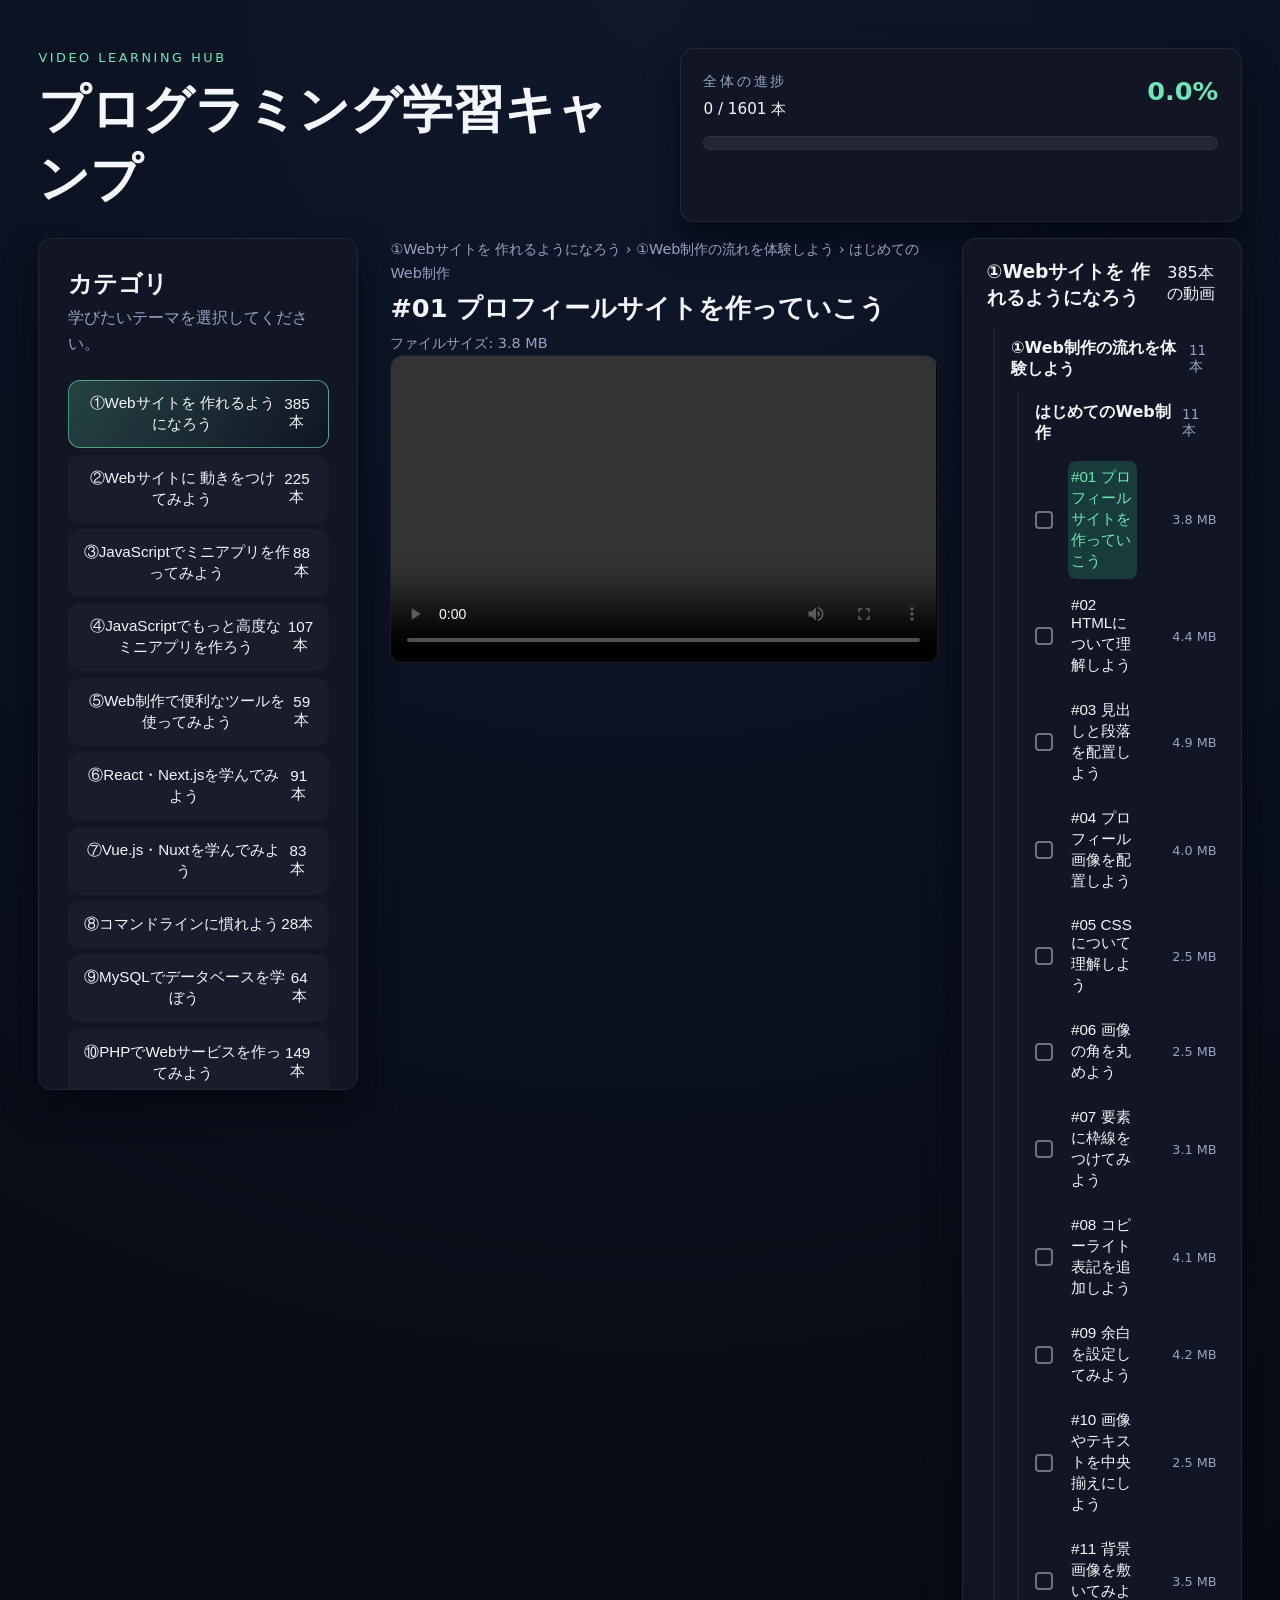
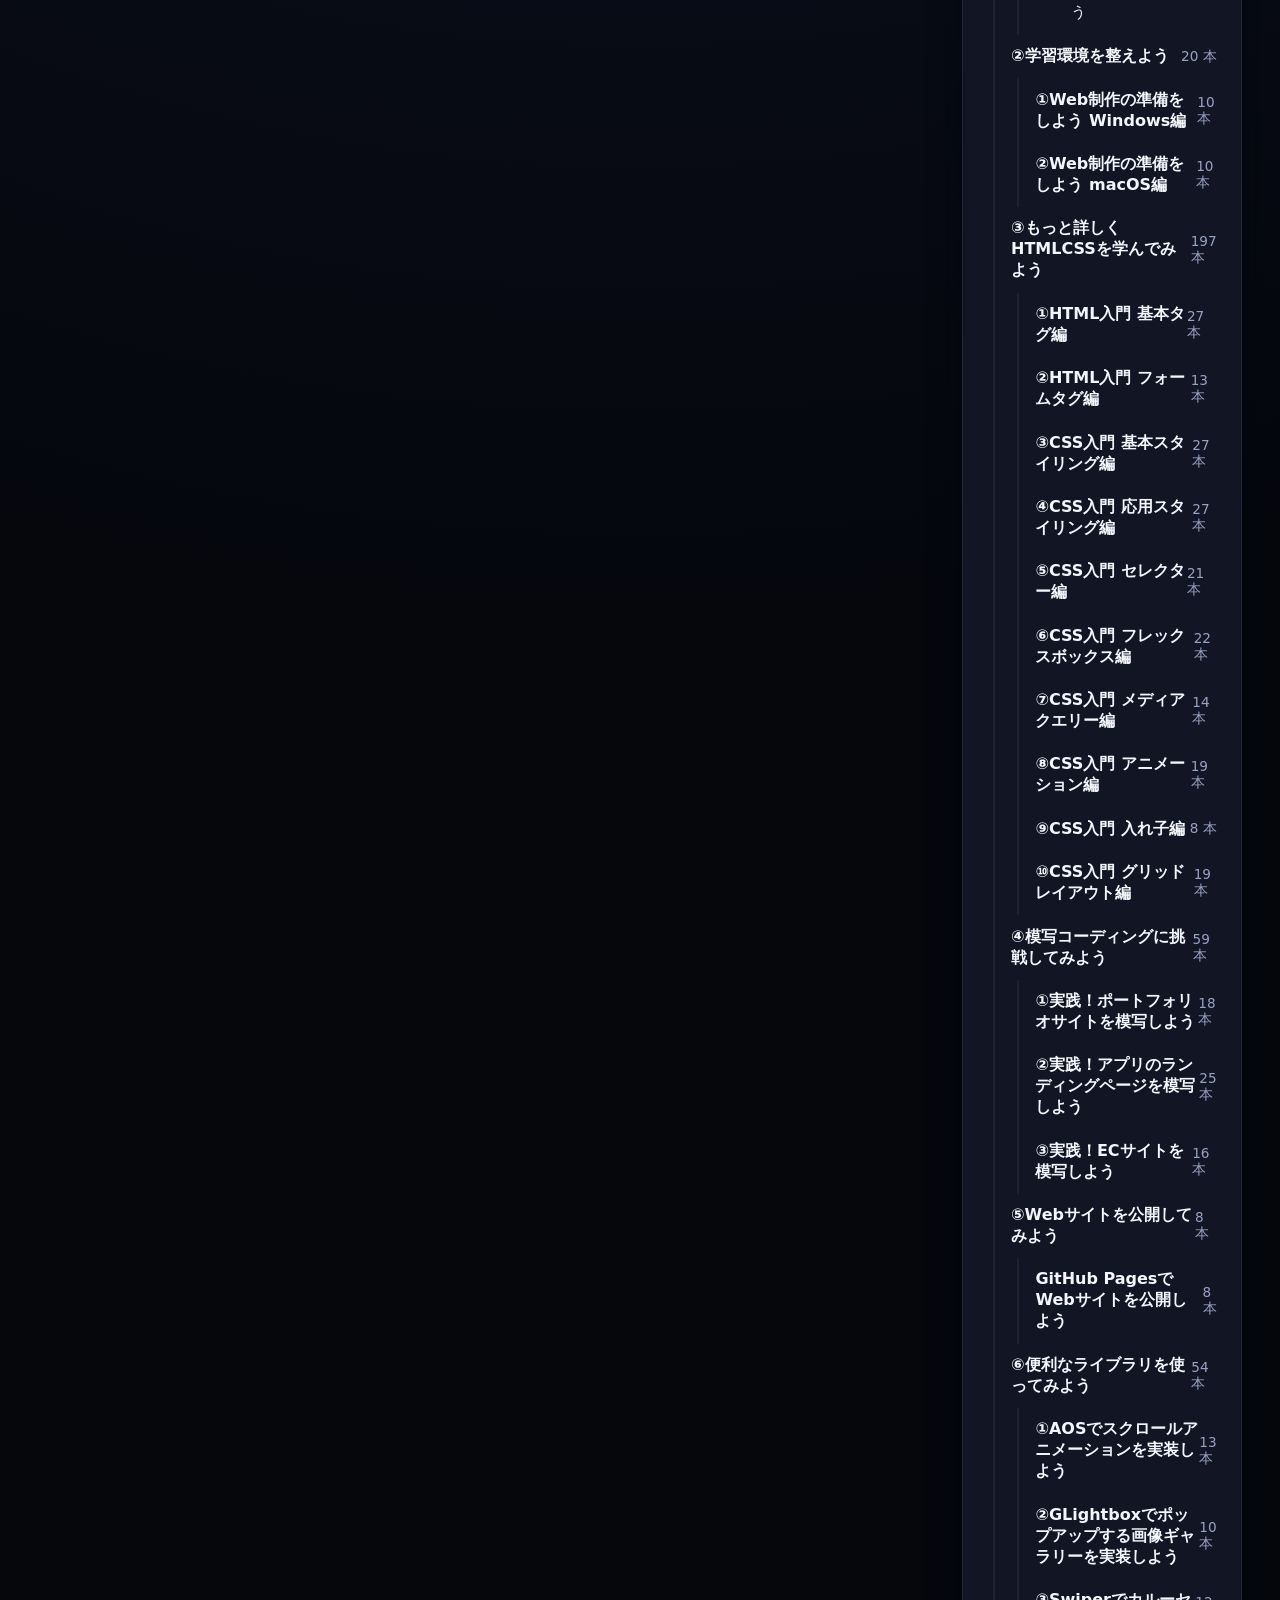
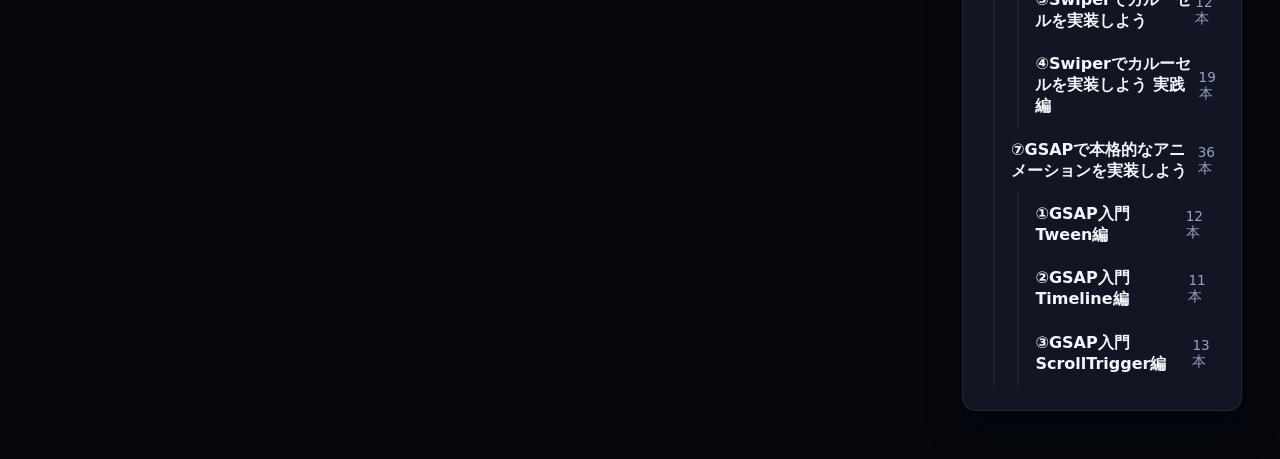
==== index.html @ d0d54ac5 "refactor(site): 静的ファイルをルートに移動" ====
<!doctype html>
<html lang="ja">
  <head>
    <meta charset="utf-8" />
    <meta name="viewport" content="width=device-width, initial-scale=1" />
    <title>プログラミング学習キャンプ</title>
    <link rel="stylesheet" href="styles.css" />
  </head>
  <body>
    <header class="site-header">
      <div class="hero-copy">
        <p class="eyebrow">Video Learning Hub</p>
        <h1>プログラミング学習キャンプ</h1>
      </div>
      <div class="progress-panel">
        <div class="progress-head">
          <div>
            <p class="progress-label">全体の進捗</p>
            <p id="progressCount" class="progress-count">0 / 0 本</p>
          </div>
          <p id="progressText" class="progress-percent">0%</p>
        </div>
        <div class="progress-bar">
          <div id="progressFill" class="progress-bar__fill"></div>
        </div>
      </div>
    </header>

    <main class="layout">
      <aside class="sidebar">
        <div class="sidebar-header">
          <h2>カテゴリ</h2>
          <p>学びたいテーマを選択してください。</p>
        </div>
        <ul id="categoryList" class="category-list"></ul>
        <div class="sidebar-footer">
          <p>
            すべての動画はローカルの
            <code>videos/</code>
            から直接再生されます。読み込みに時間がかかる場合があります。
          </p>
        </div>
      </aside>

      <section class="content">
        <article class="player-card" id="playerCard">
          <div class="player-meta">
            <p id="videoBreadcrumb" class="breadcrumbs"></p>
            <h2 id="videoTitle" class="video-title">動画を選択してください</h2>
            <p id="videoMeta" class="video-meta"></p>
          </div>
          <video
            id="player"
            controls
            preload="metadata"
            poster=""
            class="player"
          ></video>
        </article>

        <section class="tree" id="tree">
          <div class="tree-empty">
            <p>カテゴリを読み込み中です…</p>
          </div>
        </section>
      </section>
    </main>

    <script src="app.js" type="module"></script>
  </body>
</html>
---- styles.css ----
:root {
  color-scheme: dark;
  --bg: #05070d;
  --surface: #111524;
  --surface-alt: #161b2f;
  --border: #272b40;
  --accent: #6ee7b7;
  --accent-strong: #34d399;
  --text: #f4f6fb;
  --muted: #98a2c2;
  --warning: #facc15;
  --radius: 14px;
  --shadow: 0 18px 32px rgba(3, 5, 15, 0.7);
  font-family: "Noto Sans JP", "Segoe UI", system-ui, -apple-system,
    BlinkMacSystemFont, "Hiragino Sans", Meiryo, sans-serif;
}

*,
*::before,
*::after {
  box-sizing: border-box;
}

body {
  margin: 0;
  background: radial-gradient(circle at top, #0f172a, var(--bg) 60%);
  color: var(--text);
  min-height: 100vh;
}

h1,
h2,
h3,
h4,
h5 {
  font-weight: 700;
  margin: 0;
}

p {
  margin: 0;
  line-height: 1.6;
  color: var(--muted);
}

code {
  font-family: "Fira Code", Consolas, "Courier New", monospace;
  background: rgba(255, 255, 255, 0.08);
  padding: 0.1em 0.4em;
  border-radius: 6px;
  font-size: 0.9rem;
}

.site-header {
  display: flex;
  flex-wrap: wrap;
  justify-content: space-between;
  gap: 2.5rem;
  padding: 3rem clamp(1.5rem, 3vw, 4rem) 1rem;
}

.hero-copy {
  flex: 1 1 320px;
}

.eyebrow {
  text-transform: uppercase;
  letter-spacing: 0.2em;
  font-size: 0.8rem;
  color: var(--accent);
}

.site-header h1 {
  font-size: clamp(2.2rem, 4vw, 3.2rem);
  margin: 0.5rem 0;
}

.tagline {
  font-size: 1rem;
  max-width: 52ch;
}

.progress-panel {
  flex: 1 1 280px;
  background: var(--surface);
  border-radius: var(--radius);
  padding: 1.4rem;
  border: 1px solid rgba(255, 255, 255, 0.08);
  box-shadow: var(--shadow);
  min-width: 260px;
}

.progress-head {
  display: flex;
  justify-content: space-between;
  align-items: flex-start;
  margin-bottom: 0.9rem;
}

.progress-label {
  font-size: 0.85rem;
  text-transform: uppercase;
  letter-spacing: 0.2em;
  color: var(--muted);
}

.progress-count {
  font-size: 0.95rem;
  color: var(--text);
  margin-top: 0.25rem;
}

.progress-percent {
  font-size: 1.6rem;
  font-weight: 700;
  color: var(--accent);
}

.progress-bar {
  width: 100%;
  height: 14px;
  border-radius: 999px;
  background: rgba(255, 255, 255, 0.08);
  overflow: hidden;
  border: 1px solid rgba(255, 255, 255, 0.05);
}

.progress-bar__fill {
  width: 0%;
  height: 100%;
  border-radius: inherit;
  background: linear-gradient(90deg, var(--accent), var(--accent-strong));
  transition: width 0.4s ease;
  box-shadow: 0 8px 20px rgba(110, 231, 183, 0.25);
}

.layout {
  display: grid;
  grid-template-columns: minmax(260px, 320px) 1fr;
  gap: 2rem;
  padding: 0 clamp(1.5rem, 3vw, 4rem) 3rem;
}

.sidebar {
  background: var(--surface);
  padding: 1.8rem;
  border-radius: var(--radius);
  border: 1px solid rgba(255, 255, 255, 0.08);
  box-shadow: var(--shadow);
  position: sticky;
  top: 1.5rem;
  align-self: start;
  max-height: calc(100vh - 3rem);
  overflow: auto;
}

.sidebar-header h2 {
  margin-bottom: 0.3rem;
}

.category-list {
  list-style: none;
  margin: 1.5rem 0;
  padding: 0;
  display: flex;
  flex-direction: column;
  gap: 0.4rem;
}

.category-item {
  width: 100%;
  border: 1px solid transparent;
  border-radius: 12px;
  background: rgba(255, 255, 255, 0.03);
  color: inherit;
  font-size: 0.95rem;
  padding: 0.75rem 0.9rem;
  display: flex;
  justify-content: space-between;
  align-items: center;
  transition: border-color 0.2s ease, transform 0.15s ease,
    background 0.2s ease;
  cursor: pointer;
}

.category-item:hover {
  border-color: rgba(255, 255, 255, 0.18);
  transform: translateX(4px);
}

.category-item.is-active {
  background: linear-gradient(120deg, rgba(110, 231, 183, 0.22), transparent);
  border-color: rgba(110, 231, 183, 0.6);
  color: var(--text);
}

.sidebar-footer {
  font-size: 0.85rem;
  border-top: 1px solid rgba(255, 255, 255, 0.08);
  padding-top: 1rem;
}

.content {
  display: grid;
  grid-template-columns: minmax(0, 2fr) minmax(280px, 1fr);
  grid-auto-rows: min-content;
  gap: 1.5rem;
  align-items: start;
}

.player-card {
  grid-column: 1;
}

.tree {
  grid-column: 2;
  grid-row: 1 / span 2;
  align-self: stretch;
  background: var(--surface);
  border-radius: var(--radius);
  border: 1px solid rgba(255, 255, 255, 0.08);
  padding: 1.2rem 1.5rem 1.5rem;
  box-shadow: var(--shadow);
}

.player-meta {
  display: flex;
  flex-direction: column;
  gap: 0.4rem;
}

.breadcrumbs {
  font-size: 0.9rem;
  color: var(--muted);
}

.video-title {
  font-size: clamp(1.2rem, 2vw, 1.7rem);
}

.video-meta {
  font-size: 0.9rem;
}

.player {
  width: 100%;
  border-radius: 12px;
  background: #000;
  aspect-ratio: 16 / 9;
  border: 1px solid rgba(255, 255, 255, 0.12);
}

.tree-heading {
  display: flex;
  justify-content: space-between;
  align-items: baseline;
  gap: 1rem;
  margin-bottom: 1rem;
}

.tree-group {
  border-left: 2px solid rgba(255, 255, 255, 0.05);
  margin-left: 0.4rem;
  padding-left: 1rem;
}

.tree-group summary {
  cursor: pointer;
  list-style: none;
  padding: 0.7rem 0;
  font-weight: 600;
  display: flex;
  justify-content: space-between;
  align-items: center;
  color: var(--text);
}

.tree-group summary::-webkit-details-marker {
  display: none;
}

.tree-group summary::after {
  content: attr(data-count) " 本";
  font-weight: 400;
  font-size: 0.85rem;
  color: var(--muted);
}

.video-leaf {
  display: flex;
  justify-content: space-between;
  align-items: center;
  padding: 0.35rem 0;
  gap: 0.5rem;
}

.video-leaf.is-complete .video-button {
  color: var(--muted);
  text-decoration: line-through;
}

.video-check {
  display: flex;
  align-items: center;
  margin-right: 0.4rem;
  cursor: pointer;
}

.video-check input {
  position: absolute;
  opacity: 0;
  pointer-events: none;
}

.video-check__box {
  width: 18px;
  height: 18px;
  border-radius: 4px;
  border: 2px solid rgba(255, 255, 255, 0.4);
  display: inline-flex;
  align-items: center;
  justify-content: center;
  transition: all 0.2s ease;
}

.video-check input:checked + .video-check__box {
  border-color: var(--accent-strong);
  background: var(--accent-strong);
  box-shadow: 0 0 0 3px rgba(52, 211, 153, 0.2);
}

.video-check__box::after {
  content: "✓";
  color: #041b0f;
  font-size: 0.8rem;
  opacity: 0;
  transform: scale(0.5);
  transition: 0.2s ease;
}

.video-check input:checked + .video-check__box::after {
  opacity: 1;
  transform: scale(1);
}

.video-button {
  flex: 1;
  border: none;
  background: transparent;
  color: inherit;
  text-align: left;
  font-size: 0.95rem;
  padding: 0.4rem 0.2rem;
  border-radius: 8px;
  cursor: pointer;
  transition: background 0.2s ease, color 0.2s ease;
}

.video-button:hover {
  background: rgba(255, 255, 255, 0.08);
}

.video-button.is-playing {
  background: rgba(52, 211, 153, 0.2);
  color: var(--accent);
}

.video-duration {
  font-size: 0.8rem;
  color: var(--muted);
  min-width: 4.5rem;
  text-align: right;
}

.tree-empty {
  text-align: center;
  padding: 2rem 0;
  color: var(--muted);
}

button:focus-visible,
input:focus-visible {
  outline: 3px solid rgba(110, 231, 183, 0.6);
  outline-offset: 2px;
}

@media (max-width: 1100px) {
  .layout {
    grid-template-columns: 1fr;
  }

  .sidebar {
    position: static;
    max-height: none;
    order: 2;
  }
}

@media (max-width: 640px) {
  .site-header {
    padding-top: 2rem;
  }

  .content {
    display: flex;
    flex-direction: column;
  }

  .sidebar,
  .player-card,
  .tree {
    padding: 1.1rem;
  }

  .player {
    aspect-ratio: 4 / 3;
  }
}
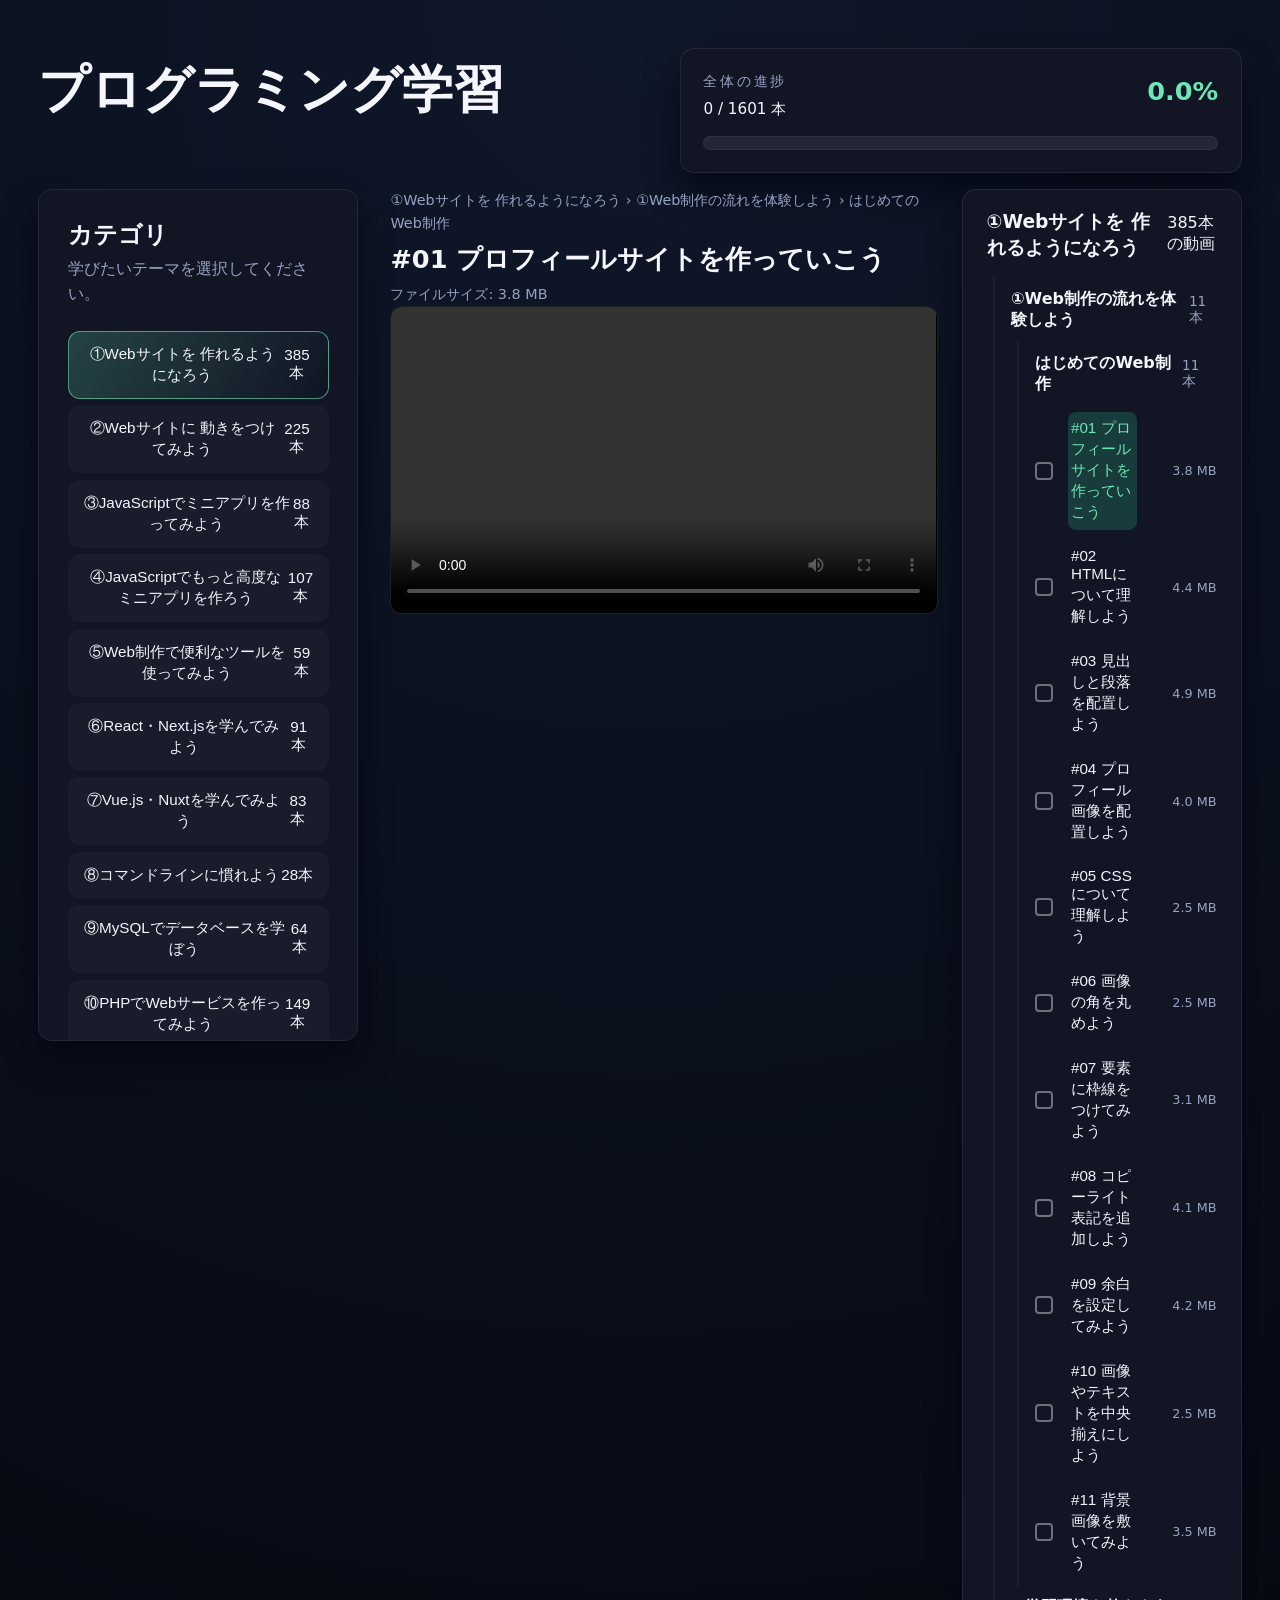
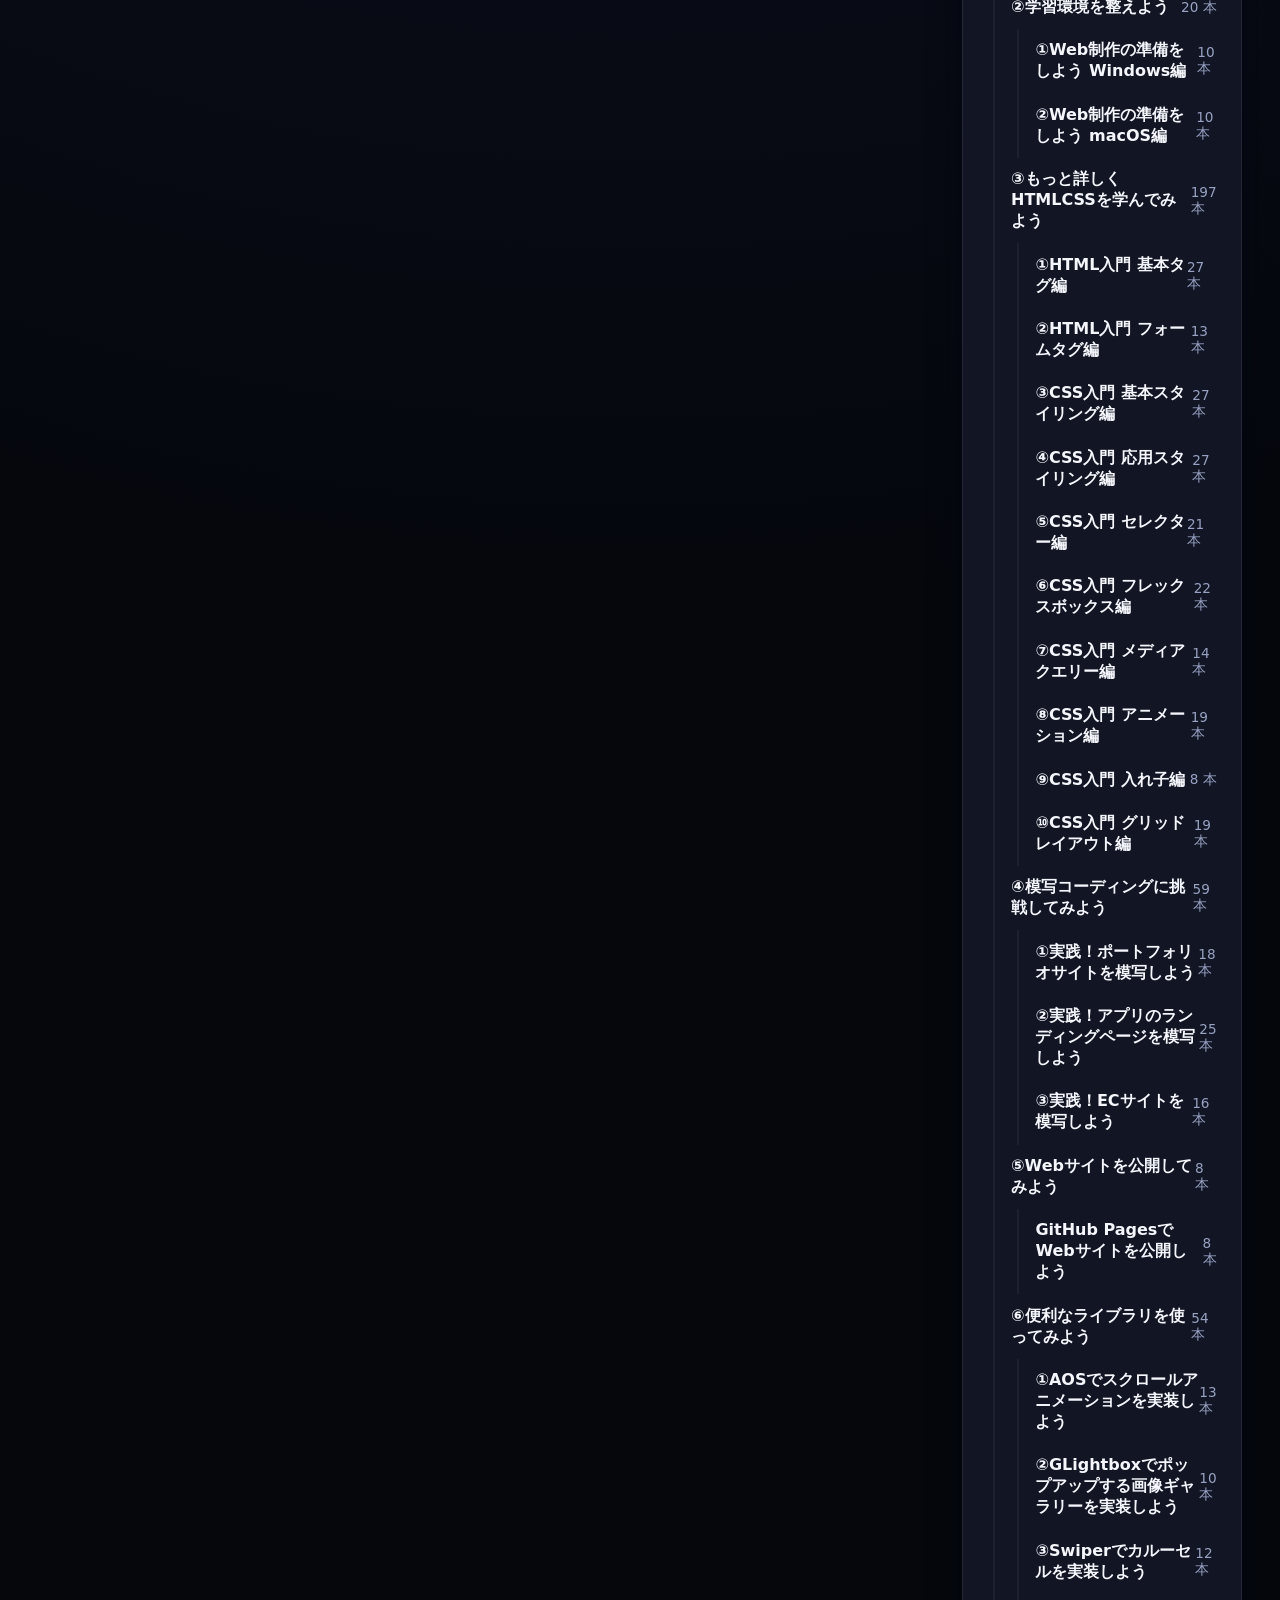
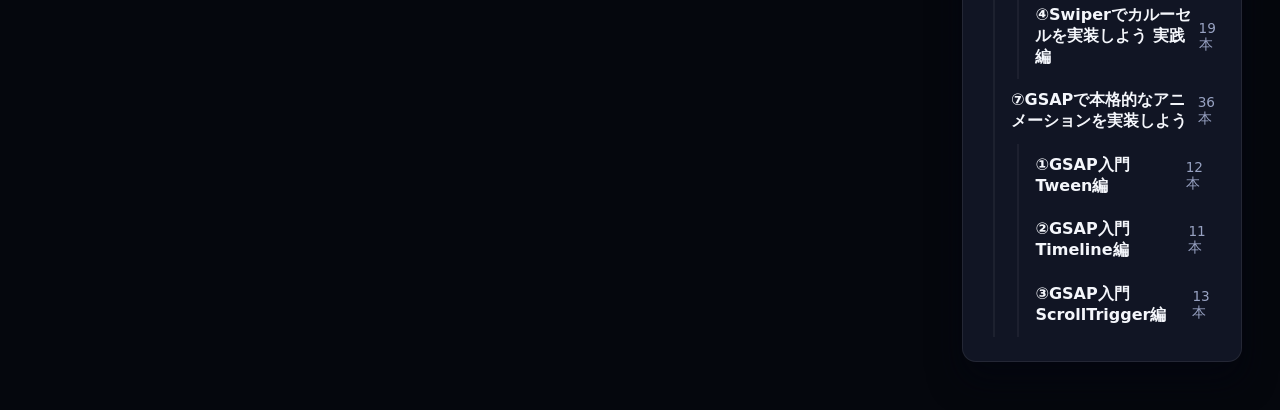
==== commit e00d89e0: "n" ====
--- a/index.html
+++ b/index.html
@@ -3,14 +3,13 @@
   <head>
     <meta charset="utf-8" />
     <meta name="viewport" content="width=device-width, initial-scale=1" />
-    <title>プログラミング学習キャンプ</title>
+    <title>プログラミング学習</title>
     <link rel="stylesheet" href="styles.css" />
   </head>
   <body>
     <header class="site-header">
       <div class="hero-copy">
-        <p class="eyebrow">Video Learning Hub</p>
-        <h1>プログラミング学習キャンプ</h1>
+        <h1>プログラミング学習</h1>
       </div>
       <div class="progress-panel">
         <div class="progress-head">
